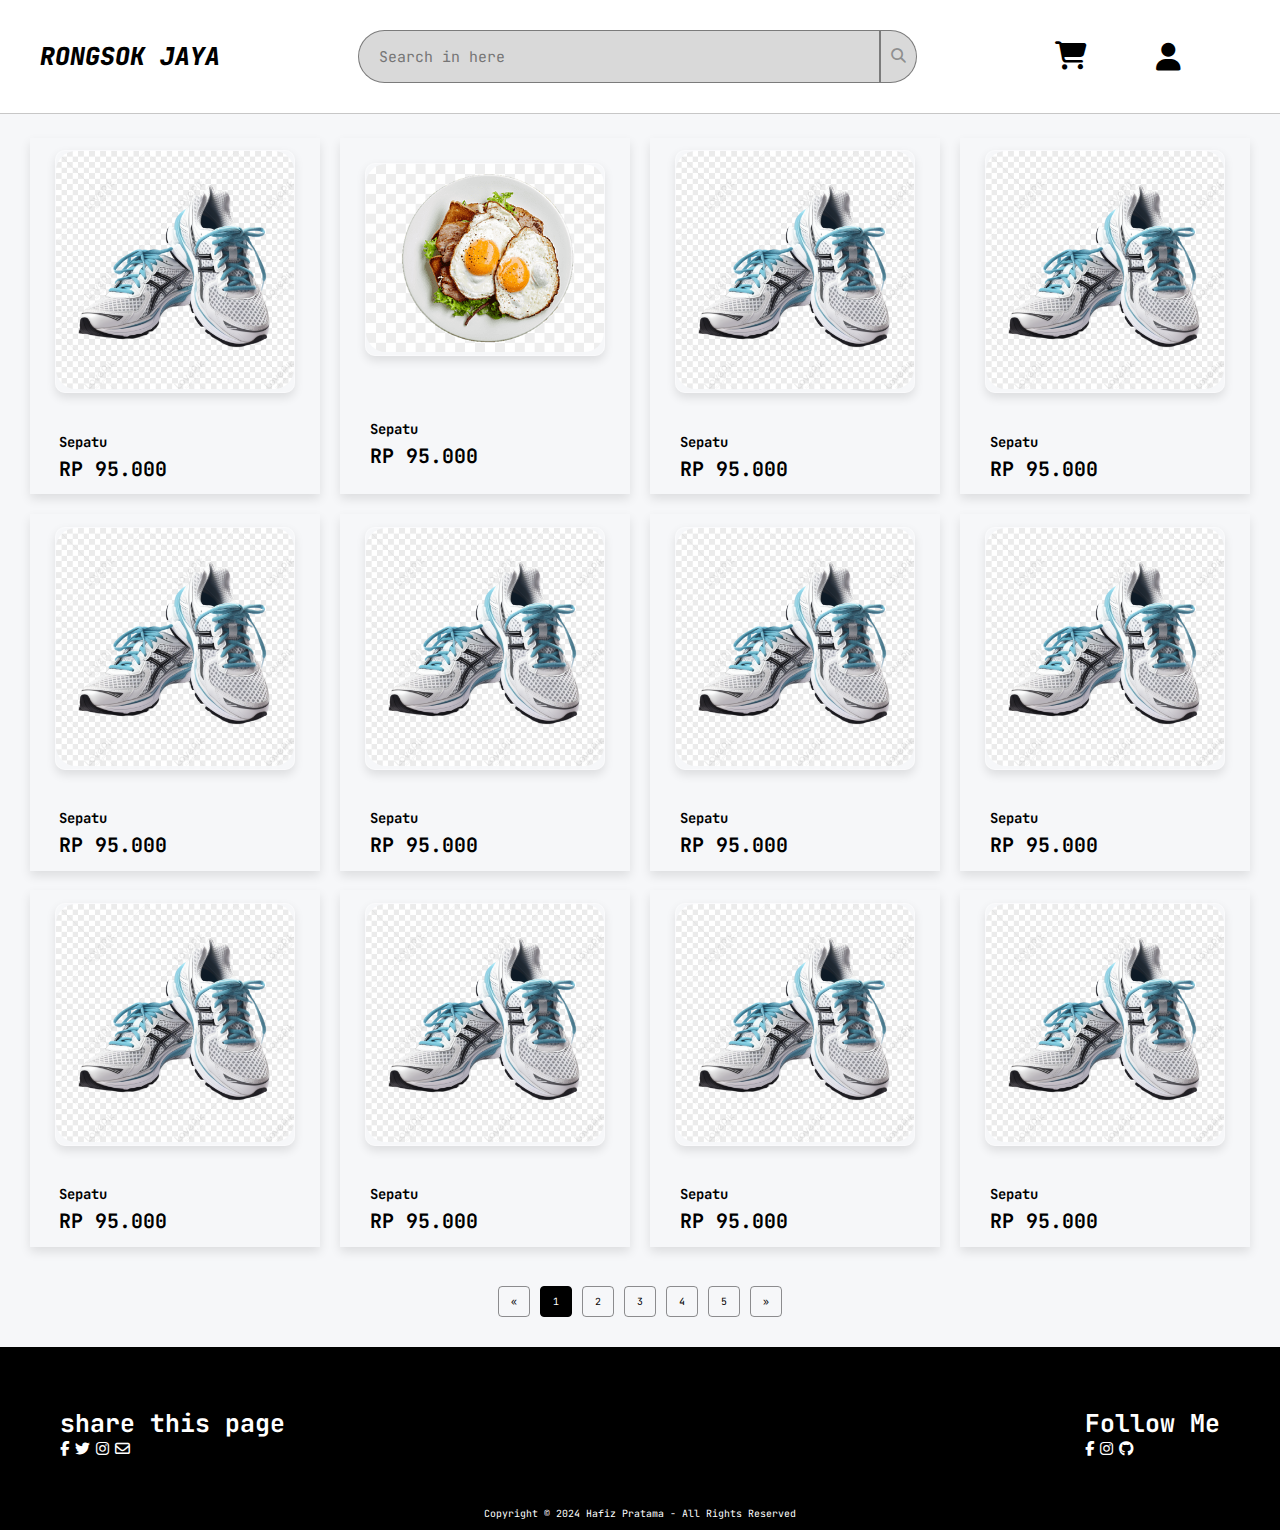
==== daftarproduk.html @ 9ded9ea8 "first commit" ====
<!DOCTYPE html>
<html lang="en">

<head>
    <meta charset="UTF-8">
    <meta name="viewport" content="width=device-width, initial-scale=1.0">
    <title>Document</title>


    <link rel="stylesheet" href="https://cdnjs.cloudflare.com/ajax/libs/font-awesome/6.4.0/css/all.min.css">

    <!-- link untuk css -->
    <link rel="stylesheet" href="style/style.css">


    <!-- link untuk javascript -->
    <Script src="script/daftarproduk.js" defer></Script>
</head>

<body>
    <div class="header">
        <div class="header-title loged">
            <h3>
                <a href="HalamanUtama.html">Rongsok Jaya</a>
            </h3>
        </div>

        <form action="" class="search-form loged">
            <input type="text" name="" class="search-bar" id="search-input" placeholder="Search in here">
            <span class="search-icon"><i class="fa-solid fa-magnifying-glass"></i></span>

            <div class="search-menu">
                <ul>
                    <li>
                        <div class="search-menu-produk">
                            <i class="fa-solid fa-magnifying-glass"></i>
                            <a href="daftarproduk.html"><p>Tembaga...</p></a>
                            <div id="hapus-search-ikon" class="fa-solid fa-x"></div>
                        </div>
                    </li>
                    <li>
                        <div class="search-menu-produk">
                            <i class="fa-solid fa-magnifying-glass"></i>
                            <a href="daftarproduk.html"><p>Besi...</p></a>
                            <div id="hapus-search-ikon" class="fa-solid fa-x"></div>
                        </div>
                    </li>
                    <li>
                        <div class="search-menu-produk">
                            <i class="fa-solid fa-magnifying-glass"></i>
                            <a href="daftarproduk.html"><p>Timah...</p></a>
                            <div id="hapus-search-ikon" class="fa-solid fa-x"></div>
                        </div>
                    </li>
                </ul>
            </div>
        </form>

        <div class="keranjang">
           <a href="Keranjang.html"><i class="fa-solid fa-cart-shopping"></i></a> 
        </div>
        <div class="profile">
            <a href="profile.html"><i class="fa-solid fa-user"></i></a>
        </div>

    </div>

    <div class="wrapper daftarproduk">
        <div class="subwrapper">
            <div class="containers-article">

                <div class="child-article">
                    <div class="thumbnail-wrapper">
                        <img src="asset/sepatu.png" alt="">
                    </div>
                    <div class="content-article">
                        <div class="category">
                            <h2 class="post-title">Sepatu</h2>
                        </div>
                        <div class="author">
                            <h1 class="name">RP 95.000</h1>
                        </div>
                    </div>
                </div>

                <div class="child-article">
                    <div class="thumbnail-wrapper">
                        <img src="asset/Makanan.png" alt="">
                    </div>
                    <div class="content-article">
                        <div class="category">
                            <h2 class="post-title">Sepatu</h2>
                        </div>
                        <div class="author">
                            <h1 class="name">RP 95.000</h1>
                        </div>
                    </div>
                </div>


                <div class="child-article">
                    <div class="thumbnail-wrapper">
                        <img src="asset/sepatu.png" alt="">
                    </div>
                    <div class="content-article">
                        <div class="category">
                            <h2 class="post-title">Sepatu</h2>
                        </div>
                        <div class="author">
                            <h1 class="name">RP 95.000</h1>
                        </div>
                    </div>
                </div>

                <div class="child-article">
                    <div class="thumbnail-wrapper">
                        <img src="asset/sepatu.png" alt="">
                    </div>
                    <div class="content-article">
                        <div class="category">
                            <h2 class="post-title">Sepatu</h2>
                        </div>
                        <div class="author">
                            <h1 class="name">RP 95.000</h1>
                        </div>
                    </div>
                </div>

                <div class="child-article">
                    <div class="thumbnail-wrapper">
                        <img src="asset/sepatu.png" alt="">
                    </div>
                    <div class="content-article">
                        <div class="category">
                            <h2 class="post-title">Sepatu</h2>
                        </div>
                        <div class="author">
                            <h1 class="name">RP 95.000</h1>
                        </div>
                    </div>
                </div>

                <div class="child-article">
                    <div class="thumbnail-wrapper">
                        <img src="asset/sepatu.png" alt="">
                    </div>
                    <div class="content-article">
                        <div class="category">
                            <h2 class="post-title">Sepatu</h2>
                        </div>
                        <div class="author">
                            <h1 class="name">RP 95.000</h1>
                        </div>
                    </div>
                </div>


                <div class="child-article">
                    <div class="thumbnail-wrapper">
                        <img src="asset/sepatu.png" alt="">
                    </div>
                    <div class="content-article">
                        <div class="category">
                            <h2 class="post-title">Sepatu</h2>
                        </div>
                        <div class="author">
                            <h1 class="name">RP 95.000</h1>
                        </div>
                    </div>
                </div>


                <div class="child-article">
                    <div class="thumbnail-wrapper">
                        <img src="asset/sepatu.png" alt="">
                    </div>
                    <div class="content-article">
                        <div class="category">
                            <h2 class="post-title">Sepatu</h2>
                        </div>
                        <div class="author">
                            <h1 class="name">RP 95.000</h1>
                        </div>
                    </div>
                </div>


                <div class="child-article">
                    <div class="thumbnail-wrapper">
                        <img src="asset/sepatu.png" alt="">
                    </div>
                    <div class="content-article">
                        <div class="category">
                            <h2 class="post-title">Sepatu</h2>
                        </div>
                        <div class="author">
                            <h1 class="name">RP 95.000</h1>
                        </div>
                    </div>
                </div>


                <div class="child-article">
                    <div class="thumbnail-wrapper">
                        <img src="asset/sepatu.png" alt="">
                    </div>
                    <div class="content-article">
                        <div class="category">
                            <h2 class="post-title">Sepatu</h2>
                        </div>
                        <div class="author">
                            <h1 class="name">RP 95.000</h1>
                        </div>
                    </div>
                </div>


                <div class="child-article">
                    <div class="thumbnail-wrapper">
                        <img src="asset/sepatu.png" alt="">
                    </div>
                    <div class="content-article">
                        <div class="category">
                            <h2 class="post-title">Sepatu</h2>
                        </div>
                        <div class="author">
                            <h1 class="name">RP 95.000</h1>
                        </div>
                    </div>
                </div>

                <div class="child-article">
                    <div class="thumbnail-wrapper">
                        <img src="asset/sepatu.png" alt="">
                    </div>
                    <div class="content-article">
                        <div class="category">
                            <h2 class="post-title">Sepatu</h2>
                        </div>
                        <div class="author">
                            <h1 class="name">RP 95.000</h1>
                        </div>
                    </div>
                </div>

            </div>
        </div>
    </div>


    <div class="wrapper">
        <div class="subwrapper">

            <div class="pagination-container">
                <ul class="pagination">
                    <li class="disabled"><a href="#">&laquo;</a></li>
                    <li class="active"><a href="#">1</a></li>
                    <li><a href="#">2</a></li>
                    <li><a href="#">3</a></li>
                    <li><a href="#">4</a></li>
                    <li><a href="#">5</a></li>
                    <li><a href="#">&raquo;</a></li>
                  </ul>
            </div>
        </div>
    </div>




    <div class="wrapper footer">
        <div class="sub-wrapper">
            <div class="footer-group2">
                <div class="sub-footer-group2">

                    <!-- menu list footer -->
                    <div class="container-footer">
                        <div class="child-footer">
                            <!-- content -->
                            <div class="content-footer">
                                <h1>share this page</h1>
                                <div class="icon-share">
                                    <a href="#" target="_blank"><i class="fa-brands fa-facebook-f"></i></a>
                                    <a href="#"> <i class="fa-brands fa-twitter"></i></a>
                                    <a href="#"> <i class="fa-brands fa-instagram"></i></a>
                                    <a href="#"> <i class="fa-regular fa-envelope"></i></a>
                                </div>
                            </div>
                        </div>
                        <div class="child-footer">
                            <!-- content -->
                            <div class="content-footer">
                                <h1>Follow Me</h1>
                                <div class="icon-share">
                                    <a href="https://web.facebook.com/tmp.alima" target="_blank"> <i
                                            class="fa-brands fa-facebook-f"></i></a>
                                    <a href="https://www.instagram.com/pertama_hafiz/" target="_blank"> <i
                                            class="fa-brands fa-instagram"></i></a>
                                    <a href="https://github.com/hafizprasejarah" target="_blank"> <i
                                            class="fa-brands fa-github"></i></a>
                                </div>
                            </div>
                        </div>
                    </div>
                    <!-- end of list -->
                </div>
            </div>
            <!-- copyright -->
            <div class="container-cprght">
                <div class="cprght">
                    <div class="cprght-menu">
                        <!-- <a class="logo-footer"><img src="img/_blank" alt=""></a> -->
                        <!-- <p class="border-copyright"></p> -->
                        <p>Copyright © 2024 Hafiz Pratama - All Rights Reserved</p>
                    </div>
                </div>
            </div>
        </div>
    </div>
    
   
</body>

</html>
---- style/style.css ----
@import url('https://fonts.googleapis.com/css2?family=JetBrains+Mono:ital,wght@0,100..800;1,100..800&display=swap');
@import url('https://fonts.googleapis.com/css2?family=Inter:ital,opsz,wght@0,14..32,100..900;1,14..32,100..900&display=swap');

:root {
    --selection: #5a95e375;
    --hitam-legam: #000000;
    --latar-belakang: #D9D9D9;
    --hitam: #444;
    --ungu: #A0B5FF;
    --hijau-status: #2FBD68;
    --merah-delete: #EA0016;
    --kuning-validasi: #FFB23C;
    --putih: #fff;
    --biru-btn: #3563E9;
    --biru-teks: #0022d6;
    --opsi-biru-btn: #62c2f6;
    --putih-bg: #f6f7f9;
    --scroll: rgba(255, 255, 255, 0.808);
    --kuning: #F4D160;
    --orange: #f39c12;
    --border: .1rem solid rgba(0, 0, 0, 0.432);
    --bold-border: .2rem solid rgba(0, 0, 0, 0.432);
    --box-shadow: 0 .5rem 1rem rgb(0, 0, 0, .1);
    --border--putih: .1rem solid rgba(255, 255, 255, 0.432);

}

* {
    font-family: "JetBrains Mono", serif;
    margin: 0;
    padding: 0;
    box-sizing: border-box;
    transition: all .2s linear;
}

html {
    font-size: 62%;
    overflow-x: hidden;
    scroll-padding-top: 5rem;
    scroll-behavior: smooth;
}


/* ===========================HEADER===============================

===========================HEADER=============================== */

.header {
    width: 100%;
    top: 0;
    padding: 3rem 3rem;
    display: flex;
    background: var(--putih);
    align-items: center;
    justify-content: space-between;
    border-bottom: 1px solid #00000038;
    position: fixed;
    z-index: 999;
    transition: top .3s ease;
}

.header.active {
    top: -100%;
}

.header-title {
    display: inline-flex;
    align-items: center;
}

.header-title h3 {
    font-style: italic;
    font-family: "Inter", serif;
    font-weight: 900;
    text-transform: uppercase;
    margin-left: 1rem;
    color: var(--hitam-legam);
    font-size: 2.5rem;

}

.header-title.loged h3 a {
    cursor: pointer;
    text-decoration: none;
    color: var(--hitam-legam);
}

.search-form {
    display: flex;
    max-width: 559px;
    max-height: 63px;
    align-items: center;
}

.search-bar {
    background-color: var(--latar-belakang);
    border: var(--border);
    outline: none;
    border-radius: 28px 0 0 28px;
    padding: .5rem;
    padding-left: 2rem;
    width: 559px;
    height: 53px;
    font-size: 1.5rem;
}

.search-icon {
    background-color: var(--latar-belakang);
    border-radius: 0 28px 28px 0;
    display: flex;
    align-items: center;
    border: var(--border);
    padding: 1rem;
    height: 53px;
}

.search-icon i {
    color: #00000058;
    font-size: 1.5rem;
}



.keranjang i, .profile i {
    color: var(--hitam-legam);
    cursor: pointer;
    font-size: 28px;
}

.profile {
    position: relative;
    right: 7rem;
    font-size: 28px;
}


.btn {
    color: var(--hitam-legam);
    background-color: var(--latar-belakang);
    font-size: 1.5rem;
    border-radius: 10rem;
    margin: 0rem .5rem;
    padding: 1rem 2.4rem;
    border: none;
    outline: solid 1.5px var(--hitam-legam);
    cursor: pointer;
}

.btn.masuk {
    color: var(--putih);
    background-color: var(--hitam-legam);
}




/* ===========================HEADER===============================

===========================HEADER=============================== */
.wrapper.slider {

    display: flex;
    padding: 10% 2rem 0 2rem;
    width: 100%;
    height: 100%;
    align-items: center;
    justify-content: center;
    background: var(--putih-bg);
}

.wrapper.daftarproduk {

    display: flex;
    padding: 10% 2rem 0 2rem;
    width: 100%;
    height: 100%;
    align-items: center;
    justify-content: center;
    background: var(--putih-bg);
}

.wrapper {

    display: flex;
    padding: 1rem 2rem;
    width: 100%;
    height: 100%;
    align-items: center;
    justify-content: center;
    background: var(--putih-bg);
}



.sub-wrapper {
    max-width: 1200px;
    width: 100%;
}

.title {
    color: var(--black);
    font-weight: bold;
    font-size: 2.1rem;
    margin: 1rem 0;
}

.kategori {
    border: 2px solid rgba(0, 0, 0, 0.373);
    border-radius: 20px;
    overflow-x: scroll;
    scroll-margin: 1rem;
    display: flex;
    align-items: center;
    justify-content: space-between;
    padding: 2rem;
}

.menukategori {
    margin: 0 1rem;
    display: flex;
    flex-direction: column;
    justify-content: space-between;
    align-items: center;
}

.menukategori p {
    background-color: var(--latar-belakang);
    border-radius: 10px;
    margin-bottom: 1rem;
    padding: .5rem 1rem;
    font-size: 1.4rem;
    font-weight: bold;
}

.menukategori .gambarkategori {
    width: 100px;
    height: 100px;
    object-fit: cover;
    object-position: center;
    display: flex;
    align-items: center;
    box-shadow: var(--box-shadow);
}

.menukategori .gambarkategori img {
    width: 100%;
}

.menukategori .footer {
    background-color: var(--hitam-legam);
    margin-top: 2rem;
    padding: .3rem;
    display: block;
    width: 100%;
    box-shadow: 0 -.5rem 1rem rgba(0, 0, 0, 0.171);

}

.produk {
    overflow-x: scroll;
    display: flex;
    align-items: center;
    justify-content: space-between;
}

.menuproduk {
    box-shadow: var(--box-shadow);
    margin: 0 1rem;
    display: flex;
    flex-direction: column;
    justify-content: space-between;
    align-items: center;
}

.menuproduk p {

    margin-top: 1rem;
    padding: .5rem 1rem;
    font-size: 1.4rem;
    font-weight: bold;
}



.containers-article {
    display: grid;
    grid-template-columns: repeat(4, 1fr);
    align-items: start;
    width: 100%;
    height: 100%;
    padding: 1rem;
    gap: 2rem;
}

.containers-article .child-article {
    box-shadow: var(--box-shadow);
    margin-bottom: 5rem;
    display: flex;
    flex-wrap: wrap;
    width: 100%;
    align-items: center;
    justify-content: center;
    height: 100%;
}

.containers-article .child-article .thumbnail-wrapper {
    overflow: hidden;
    margin: 0;
    object-position: center;
    border-radius: 1rem;
    box-shadow: var(--box-shadow);
    width: 240px;
    /* height: 60px; */
    border: var(--border--putih);
}



.child-article .thumbnail-wrapper img {
    width: 100%;
    border-radius: 1rem;
    overflow: hidden;
    object-fit: cover;
    border-radius: 20px;
}


.containers-article .child-article .content-article {
    display: flex;
    padding: 0 3rem;
    align-items: flex-start;
    flex-direction: column;
    width: 100%;
}

.thumbnail-wrapper:hover img {
    filter: saturate(0);
    transition: filter 500ms ease;
}

.post-title {
    margin-top: 1rem;
    padding: .5rem 0;
    font-size: 1.4rem;
    font-weight: bold;
}


.wrapper.footer {
    background-color: var(--hitam-legam);
    color: var(--putih);

}

.container-footer {
    padding: 5rem 2rem;
    width: 100%;
    justify-content: space-between;
    display: flex;
}

.content-footer h1 {
    font-size: 2.5rem;
}

.content-footer .icon-share a {
    font-size: 1.5rem;
    color: var(--putih);
    text-decoration: none;
}

.container-cprght {
    width: 100%;
    display: flex;
    justify-content: center;
}

.search-form.loged {

    position: relative;
}

.search-menu {
    position: absolute;
    display: none;
    padding: 4rem 3rem;
    width: 100%;
    top: 100%;
    height: 25rem;
    background: #ffffff;
    border-radius: 28px;
    box-shadow: var(--box-shadow);
    border: var(--border);
}

.search-menu.active {
    display: flex;
}

.search-menu ul {
    list-style-type: none;
    display: flex;
    flex-direction: column;
    width: 100%;
    text-decoration: none;
}

.search-menu ul li:hover {
    transition: none;
    background-color: #8a8a8a2b;
}

.search-menu ul .search-menu-produk {
    display: flex;
    margin: 1rem;
    justify-content: space-between;
    height: 20px;
    align-items: center;
    flex-direction: row;
}


.search-menu ul .search-menu-produk i {
    margin: 0 1rem;
    font-size: 1.8rem;
    color: #00000069;
}


.search-menu ul .search-menu-produk a {
    width: 100%;
    text-decoration: none;
    color: var(--hitam-legam);
    font-size: 1.4rem;
}
.search-menu ul .search-menu-produk p {
    font-size: 1.4rem;
}

.search-menu ul .search-menu-produk #hapus-search-ikon {
    cursor: pointer;
    font-size: 1.4rem;
    color: #00000069;
}


.pagination {
    display: flex;
    list-style: none;
    padding: 0;
    margin: 2rem;
  }

  .pagination li {
    margin: 0 5px;
  }

  .pagination a {
    display: inline-block;
    padding: 8px 12px;
    text-decoration: none;
    color: var(--hitam-legam);
    border: var(--bold-border);
    border-radius: 4px;
    transition: background-color 0.3s, color 0.3s;
  }

  .pagination a:hover {
    background-color: var(--hitam-legam);
    color: var(--putih);
  }

  .pagination .active a {
    background-color: var(--hitam-legam);
    color: var(--putih);
    border-color: var(--hitam-legam);
    cursor: default;
  }

  .pagination .disabled a {
    /* color: var(--putih); */
    /* border-color: var(--bold-border); */
    cursor: not-allowed;
  }
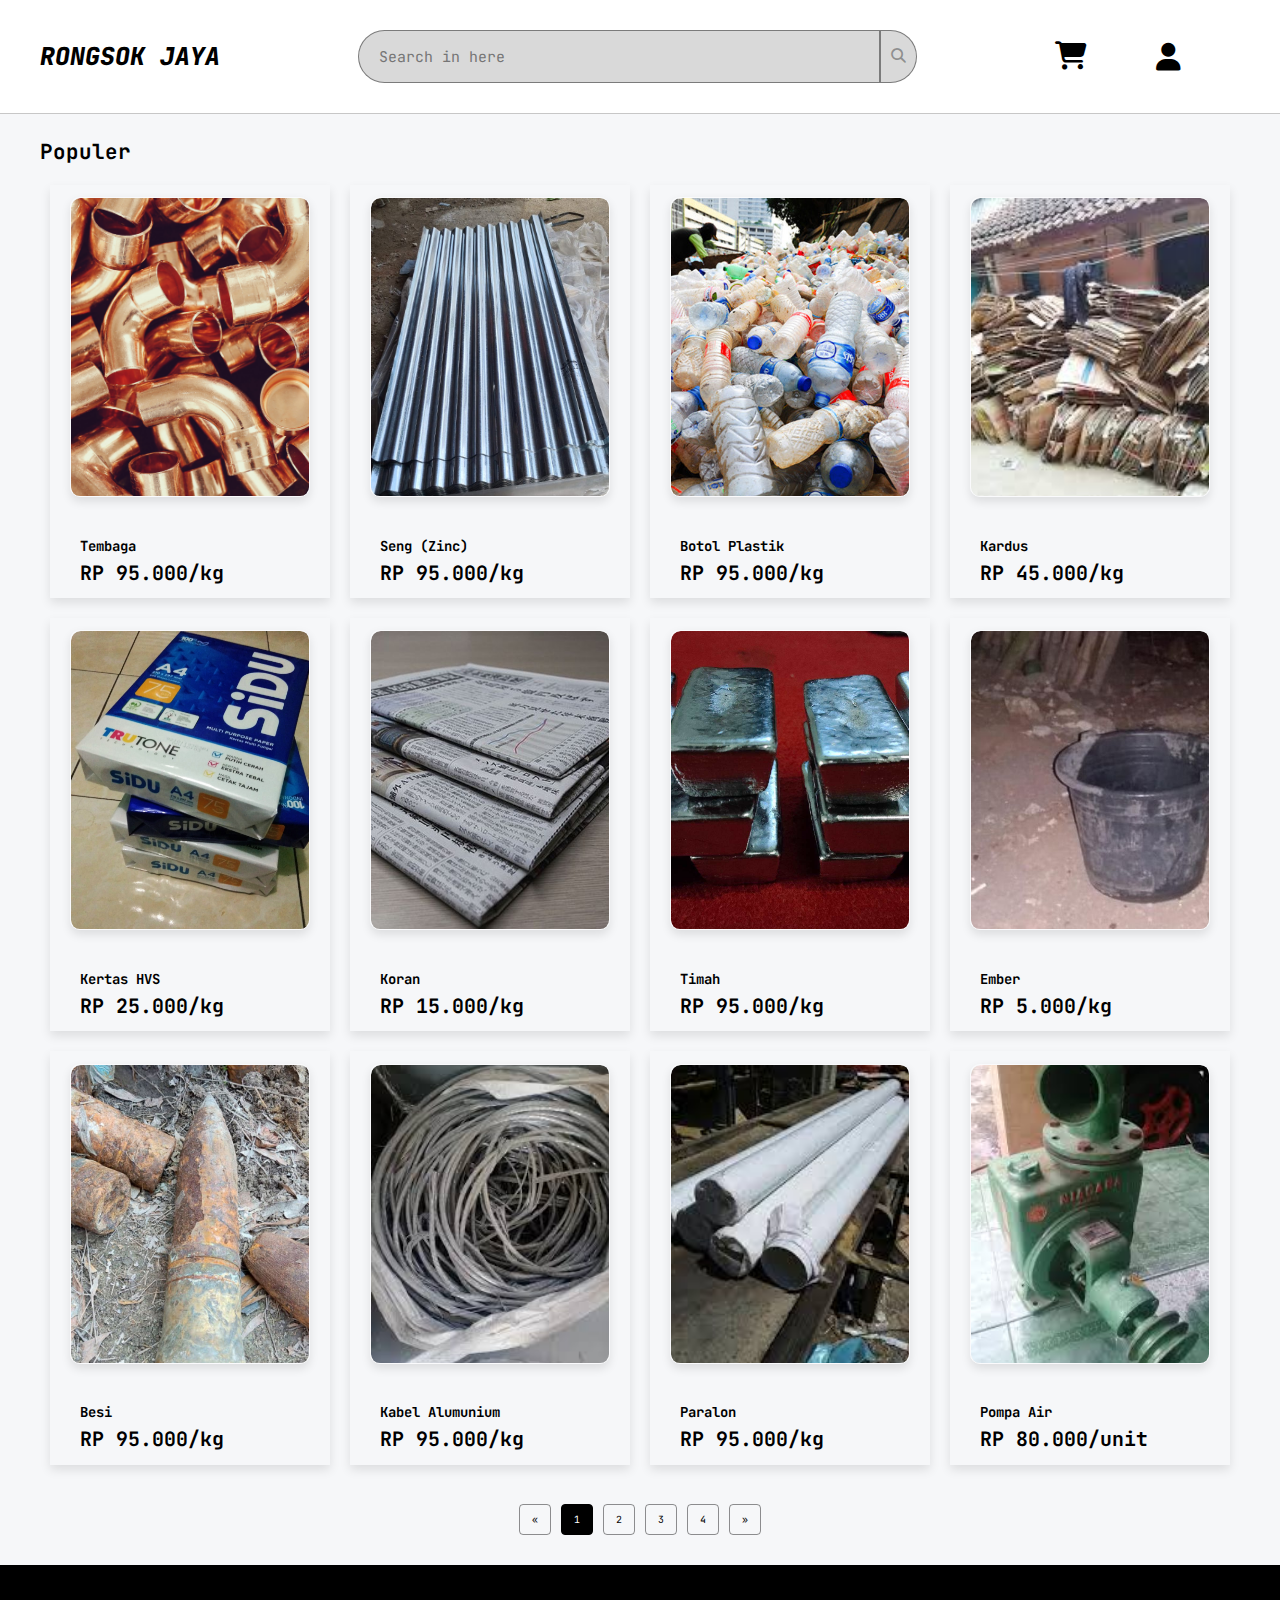
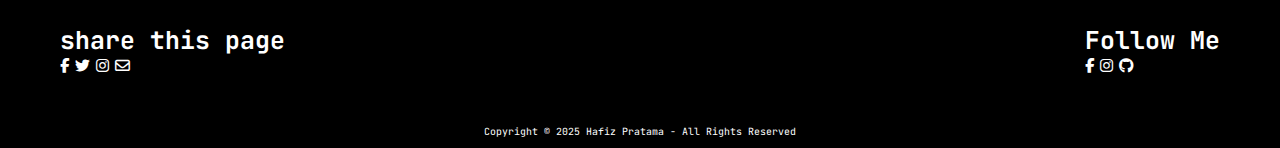
==== commit 8ff0a3da: "pembaharuan" ====
--- a/daftarproduk.html
+++ b/daftarproduk.html
@@ -4,7 +4,7 @@
 <head>
     <meta charset="UTF-8">
     <meta name="viewport" content="width=device-width, initial-scale=1.0">
-    <title>Document</title>
+    <title>Daftar Produk</title>
 
 
     <link rel="stylesheet" href="https://cdnjs.cloudflare.com/ajax/libs/font-awesome/6.4.0/css/all.min.css">
@@ -66,190 +66,192 @@
     </div>
 
     <div class="wrapper daftarproduk">
-        <div class="subwrapper">
+        <div class="sub-wrapper">
+            <p class="title">Populer</p>
             <div class="containers-article">
 
-                <div class="child-article">
-                    <div class="thumbnail-wrapper">
-                        <img src="asset/sepatu.png" alt="">
-                    </div>
-                    <div class="content-article">
-                        <div class="category">
-                            <h2 class="post-title">Sepatu</h2>
-                        </div>
-                        <div class="author">
-                            <h1 class="name">RP 95.000</h1>
-                        </div>
-                    </div>
+                    <div class="child-article" onclick="detail()">
+                        <div class="thumbnail-wrapper">
+                            <img src="asset/Tembaga.jpg" alt="">
+                        </div>
+                        <div class="content-article">
+                            <div class="category">
+                                <h2 class="post-title">Tembaga</h2>
+                            </div>
+                            <div class="author">
+                                <h1 class="name">RP 95.000/kg</h1>
+                            </div>
+                        </div>
+                    </div>
+
+                    <div class="child-article" onclick="detail()">
+                        <div class="thumbnail-wrapper">
+                            <img src="asset/Seng.jpg" alt="">
+                        </div>
+                        <div class="content-article">
+                            <div class="category">
+                                <h2 class="post-title">Seng (Zinc)</h2>
+                            </div>
+                            <div class="author">
+                                <h1 class="name">RP 95.000/kg</h1>
+                            </div>
+                        </div>
+                    </div>
+
+
+                    <div class="child-article" onclick="detail()">
+                        <div class="thumbnail-wrapper">
+                            <img src="asset/Botol Sampah.jpg" alt="">
+                        </div>
+                        <div class="content-article">
+                            <div class="category">
+                                <h2 class="post-title">Botol Plastik</h2>
+                            </div>
+                            <div class="author">
+                                <h1 class="name">RP 95.000/kg</h1>
+                            </div>
+                        </div>
+                    </div>
+
+                    <div class="child-article" onclick="detail()">
+                        <div class="thumbnail-wrapper">
+                            <img src="asset/Kardus.jpg" alt="">
+                        </div>
+                        <div class="content-article">
+                            <div class="category">
+                                <h2 class="post-title">Kardus</h2>
+                            </div>
+                            <div class="author">
+                                <h1 class="name">RP 45.000/kg</h1>
+                            </div>
+                        </div>
+                    </div>
+
+                    <div class="child-article" onclick="detail()">
+                        <div class="thumbnail-wrapper">
+                            <img src="asset/kertas-hvs.jpg" alt="">
+                        </div>
+                        <div class="content-article">
+                            <div class="category">
+                                <h2 class="post-title">Kertas HVS</h2>
+                            </div>
+                            <div class="author">
+                                <h1 class="name">RP 25.000/kg</h1>
+                            </div>
+                        </div>
+                    </div>
+
+                    <div class="child-article" onclick="detail()">
+                        <div class="thumbnail-wrapper">
+                            <img src="asset/koran.jpg" alt="">
+                        </div>
+                        <div class="content-article">
+                            <div class="category">
+                                <h2 class="post-title">Koran</h2>
+                            </div>
+                            <div class="author">
+                                <h1 class="name">RP 15.000/kg</h1>
+                            </div>
+                        </div>
+                    </div> 
+
+                    
+                    <div class="child-article" onclick="detail()">
+                        <div class="thumbnail-wrapper">
+                            <img src="asset/timah.jpg" alt="">
+                        </div>
+                        <div class="content-article">
+                            <div class="category">
+                                <h2 class="post-title">Timah</h2>
+                            </div>
+                            <div class="author">
+                                <h1 class="name">RP 95.000/kg</h1>
+                            </div>
+                        </div>
+                    </div>
+
+                    
+                    <div class="child-article" onclick="detail()"> 
+                        <div class="thumbnail-wrapper">
+                            <img src="asset/Ember.jpg" alt="">
+                        </div>
+                        <div class="content-article">
+                            <div class="category">
+                                <h2 class="post-title">Ember</h2>
+                            </div>
+                            <div class="author">
+                                <h1 class="name">RP 5.000/kg</h1>
+                            </div>
+                        </div>
+                    </div>
+
+                    
+                    <div class="child-article" onclick="detail()">
+                        <div class="thumbnail-wrapper">
+                            <img src="asset/besitua.jpeg" alt="">
+                        </div>
+                        <div class="content-article">
+                            <div class="category">
+                                <h2 class="post-title">Besi</h2>
+                            </div>
+                            <div class="author">
+                                <h1 class="name">RP 95.000/kg</h1>
+                            </div>
+                        </div>
+                    </div>
+
+                    
+                    <div class="child-article" onclick="detail()">
+                        <div class="thumbnail-wrapper">
+                            <img src="asset/nium.jpg" alt="">
+                        </div>
+                        <div class="content-article">
+                            <div class="category">
+                                <h2 class="post-title">Kabel Alumunium</h2>
+                            </div>
+                            <div class="author">
+                                <h1 class="name">RP 95.000/kg</h1>
+                            </div>
+                        </div>
+                    </div>
+
+                    
+                    <div class="child-article" onclick="detail()">
+                        <div class="thumbnail-wrapper">
+                            <img src="asset/paralon.jpg" alt="">
+                        </div>
+                        <div class="content-article">
+                            <div class="category">
+                                <h2 class="post-title">Paralon</h2>
+                            </div>
+                            <div class="author">
+                                <h1 class="name">RP 95.000/kg</h1>
+                            </div>
+                        </div>
+                    </div>
+                    
+                    <div class="child-article" onclick="detail()">
+                        <div class="thumbnail-wrapper">
+                            <img src="asset/Pompa Air.jpg" alt="">
+                        </div>
+                        <div class="content-article">
+                            <div class="category">
+                                <h2 class="post-title">Pompa Air</h2>
+                            </div>
+                            <div class="author">
+                                <h1 class="name">RP 80.000/unit</h1>
+                            </div>
+                        </div>
+                    </div>
+
                 </div>
-
-                <div class="child-article">
-                    <div class="thumbnail-wrapper">
-                        <img src="asset/Makanan.png" alt="">
-                    </div>
-                    <div class="content-article">
-                        <div class="category">
-                            <h2 class="post-title">Sepatu</h2>
-                        </div>
-                        <div class="author">
-                            <h1 class="name">RP 95.000</h1>
-                        </div>
-                    </div>
-                </div>
-
-
-                <div class="child-article">
-                    <div class="thumbnail-wrapper">
-                        <img src="asset/sepatu.png" alt="">
-                    </div>
-                    <div class="content-article">
-                        <div class="category">
-                            <h2 class="post-title">Sepatu</h2>
-                        </div>
-                        <div class="author">
-                            <h1 class="name">RP 95.000</h1>
-                        </div>
-                    </div>
-                </div>
-
-                <div class="child-article">
-                    <div class="thumbnail-wrapper">
-                        <img src="asset/sepatu.png" alt="">
-                    </div>
-                    <div class="content-article">
-                        <div class="category">
-                            <h2 class="post-title">Sepatu</h2>
-                        </div>
-                        <div class="author">
-                            <h1 class="name">RP 95.000</h1>
-                        </div>
-                    </div>
-                </div>
-
-                <div class="child-article">
-                    <div class="thumbnail-wrapper">
-                        <img src="asset/sepatu.png" alt="">
-                    </div>
-                    <div class="content-article">
-                        <div class="category">
-                            <h2 class="post-title">Sepatu</h2>
-                        </div>
-                        <div class="author">
-                            <h1 class="name">RP 95.000</h1>
-                        </div>
-                    </div>
-                </div>
-
-                <div class="child-article">
-                    <div class="thumbnail-wrapper">
-                        <img src="asset/sepatu.png" alt="">
-                    </div>
-                    <div class="content-article">
-                        <div class="category">
-                            <h2 class="post-title">Sepatu</h2>
-                        </div>
-                        <div class="author">
-                            <h1 class="name">RP 95.000</h1>
-                        </div>
-                    </div>
-                </div>
-
-
-                <div class="child-article">
-                    <div class="thumbnail-wrapper">
-                        <img src="asset/sepatu.png" alt="">
-                    </div>
-                    <div class="content-article">
-                        <div class="category">
-                            <h2 class="post-title">Sepatu</h2>
-                        </div>
-                        <div class="author">
-                            <h1 class="name">RP 95.000</h1>
-                        </div>
-                    </div>
-                </div>
-
-
-                <div class="child-article">
-                    <div class="thumbnail-wrapper">
-                        <img src="asset/sepatu.png" alt="">
-                    </div>
-                    <div class="content-article">
-                        <div class="category">
-                            <h2 class="post-title">Sepatu</h2>
-                        </div>
-                        <div class="author">
-                            <h1 class="name">RP 95.000</h1>
-                        </div>
-                    </div>
-                </div>
-
-
-                <div class="child-article">
-                    <div class="thumbnail-wrapper">
-                        <img src="asset/sepatu.png" alt="">
-                    </div>
-                    <div class="content-article">
-                        <div class="category">
-                            <h2 class="post-title">Sepatu</h2>
-                        </div>
-                        <div class="author">
-                            <h1 class="name">RP 95.000</h1>
-                        </div>
-                    </div>
-                </div>
-
-
-                <div class="child-article">
-                    <div class="thumbnail-wrapper">
-                        <img src="asset/sepatu.png" alt="">
-                    </div>
-                    <div class="content-article">
-                        <div class="category">
-                            <h2 class="post-title">Sepatu</h2>
-                        </div>
-                        <div class="author">
-                            <h1 class="name">RP 95.000</h1>
-                        </div>
-                    </div>
-                </div>
-
-
-                <div class="child-article">
-                    <div class="thumbnail-wrapper">
-                        <img src="asset/sepatu.png" alt="">
-                    </div>
-                    <div class="content-article">
-                        <div class="category">
-                            <h2 class="post-title">Sepatu</h2>
-                        </div>
-                        <div class="author">
-                            <h1 class="name">RP 95.000</h1>
-                        </div>
-                    </div>
-                </div>
-
-                <div class="child-article">
-                    <div class="thumbnail-wrapper">
-                        <img src="asset/sepatu.png" alt="">
-                    </div>
-                    <div class="content-article">
-                        <div class="category">
-                            <h2 class="post-title">Sepatu</h2>
-                        </div>
-                        <div class="author">
-                            <h1 class="name">RP 95.000</h1>
-                        </div>
-                    </div>
-                </div>
-
-            </div>
         </div>
     </div>
 
 
+
     <div class="wrapper">
-        <div class="subwrapper">
+        <div class="sub-wrapper">
 
             <div class="pagination-container">
                 <ul class="pagination">
@@ -258,7 +260,6 @@
                     <li><a href="#">2</a></li>
                     <li><a href="#">3</a></li>
                     <li><a href="#">4</a></li>
-                    <li><a href="#">5</a></li>
                     <li><a href="#">&raquo;</a></li>
                   </ul>
             </div>
@@ -311,7 +312,7 @@
                     <div class="cprght-menu">
                         <!-- <a class="logo-footer"><img src="img/_blank" alt=""></a> -->
                         <!-- <p class="border-copyright"></p> -->
-                        <p>Copyright © 2024 Hafiz Pratama - All Rights Reserved</p>
+                        <p>Copyright © 2025 Hafiz Pratama - All Rights Reserved</p>
                     </div>
                 </div>
             </div>
--- a/style/style.css
+++ b/style/style.css
@@ -121,7 +121,8 @@
 
 
 
-.keranjang i, .profile i {
+.keranjang i,
+.profile i {
     color: var(--hitam-legam);
     cursor: pointer;
     font-size: 28px;
@@ -179,6 +180,8 @@
     background: var(--putih-bg);
 }
 
+
+
 .wrapper {
 
     display: flex;
@@ -239,10 +242,10 @@
     object-position: center;
     display: flex;
     align-items: center;
-    box-shadow: var(--box-shadow);
 }
 
 .menukategori .gambarkategori img {
+    cursor: pointer;
     width: 100%;
 }
 
@@ -264,12 +267,30 @@
 }
 
 .menuproduk {
+    cursor: pointer;
     box-shadow: var(--box-shadow);
     margin: 0 1rem;
     display: flex;
     flex-direction: column;
     justify-content: space-between;
     align-items: center;
+}
+
+.menuproduk .menuproduk-img-container {
+    width: 225px;
+    height: 255px;
+    border-radius: 1rem;
+    cursor: pointer;
+}
+
+.menuproduk .menuproduk-img-container img {
+    width: 225px;
+    height: 255px;
+    cursor: pointer;
+    object-position: center;
+    border-radius: 1rem;
+    overflow: hidden;
+    object-fit: cover;
 }
 
 .menuproduk p {
@@ -293,6 +314,7 @@
 }
 
 .containers-article .child-article {
+    cursor: pointer;
     box-shadow: var(--box-shadow);
     margin-bottom: 5rem;
     display: flex;
@@ -309,19 +331,23 @@
     object-position: center;
     border-radius: 1rem;
     box-shadow: var(--box-shadow);
+    max-width: 240px;
     width: 240px;
-    /* height: 60px; */
+    overflow: hidden;
+    max-height: 300px;
+    height: 300px;
     border: var(--border--putih);
 }
 
 
 
 .child-article .thumbnail-wrapper img {
-    width: 100%;
+    height: 300px;
+    width: 240px;
+    object-position: center;
     border-radius: 1rem;
     overflow: hidden;
     object-fit: cover;
-    border-radius: 20px;
 }
 
 
@@ -433,6 +459,7 @@
     color: var(--hitam-legam);
     font-size: 1.4rem;
 }
+
 .search-menu ul .search-menu-produk p {
     font-size: 1.4rem;
 }
@@ -449,13 +476,14 @@
     list-style: none;
     padding: 0;
     margin: 2rem;
-  }
-
-  .pagination li {
+    justify-content: center;
+}
+
+.pagination li {
     margin: 0 5px;
-  }
-
-  .pagination a {
+}
+
+.pagination a {
     display: inline-block;
     padding: 8px 12px;
     text-decoration: none;
@@ -463,22 +491,188 @@
     border: var(--bold-border);
     border-radius: 4px;
     transition: background-color 0.3s, color 0.3s;
-  }
-
-  .pagination a:hover {
+}
+
+.pagination a:hover {
     background-color: var(--hitam-legam);
     color: var(--putih);
-  }
-
-  .pagination .active a {
+}
+
+.pagination .active a {
     background-color: var(--hitam-legam);
     color: var(--putih);
     border-color: var(--hitam-legam);
     cursor: default;
-  }
-
-  .pagination .disabled a {
+}
+
+.pagination .disabled a {
     /* color: var(--putih); */
     /* border-color: var(--bold-border); */
     cursor: not-allowed;
-  }+}
+
+
+
+@media(max-width:991px) {
+    html {
+        font-size: 55%;
+
+    }
+
+    .wrapper-carousel i:last-child {}
+
+    .header {
+        padding: 2rem 2rem;
+        position: relative;
+    }
+
+    .header-title h3 {
+        font-size: 1rem;
+    }
+
+    .search-bar {
+        width: 100%;
+        height: 43px;
+    }
+
+    .search-icon {
+        height: 43px;
+    }
+
+    .btn-group {
+        display: flex;
+        align-items: center;
+        justify-content: center;
+        background-color: var(--putih);
+        padding: 1rem 0;
+        position: absolute;
+        left: 0;
+        right: 0;
+        bottom: -30%;
+    }
+
+    .btn {
+        font-size: 1.2rem;
+        border-radius: 10rem;
+        margin: 0rem .5rem;
+        padding: .5rem 2rem;
+
+    }
+
+
+
+    .containers-article {
+
+        grid-template-columns: repeat(3, 1fr);
+        padding: 0;
+
+    }
+}
+
+
+@media(max-width:768px) {
+    html {
+        font-size: 53%;
+
+    }
+
+    .header {
+        padding: 1.5rem 1.5rem;
+    }
+
+    .btn-group {
+        bottom: -50%;
+    }
+
+    .profile {
+        font-size: 18px;
+        right: 0;
+    }
+
+    .keranjang i,
+    .profile i {
+        font-size: 18px;
+    }
+
+    .containers-article {
+
+        grid-template-columns: repeat(1, 1fr);
+
+    }
+
+
+
+
+
+}
+
+
+@media(max-width:450px) {
+    html {
+        font-size: 50%;
+
+    }
+
+    .header {
+        padding: 1rem 1rem;
+    }
+
+    .search-form {
+        margin: 1rem;
+    }
+
+    .search-bar {
+        width: 100%;
+        height: 23px;
+        font-size: 1rem;
+    }
+
+    .search-icon {
+        height: 23px;
+    }
+
+    .search-icon i {
+        font-size: 1rem;
+
+    }
+
+    .btn-group {
+        bottom: -55%;
+    }
+
+    .btn {
+        font-size: 1rem;
+        border-radius: 10rem;
+        margin: 0rem .5rem;
+        padding: .3rem 1rem;
+
+    }
+
+    .profile {
+        font-size: 14px;
+        right: 0;
+    }
+
+    .keranjang i,
+    .profile i {
+        font-size: 14px;
+        margin-right: 1rem;
+    }
+
+    /* header */
+    .containers-article {
+
+        grid-template-columns: repeat(1, 1fr);
+
+    }
+
+    .container-footer {
+        flex-direction: column;
+    }
+
+    .child-footer {
+        margin-top: 1rem;
+    }
+
+
+}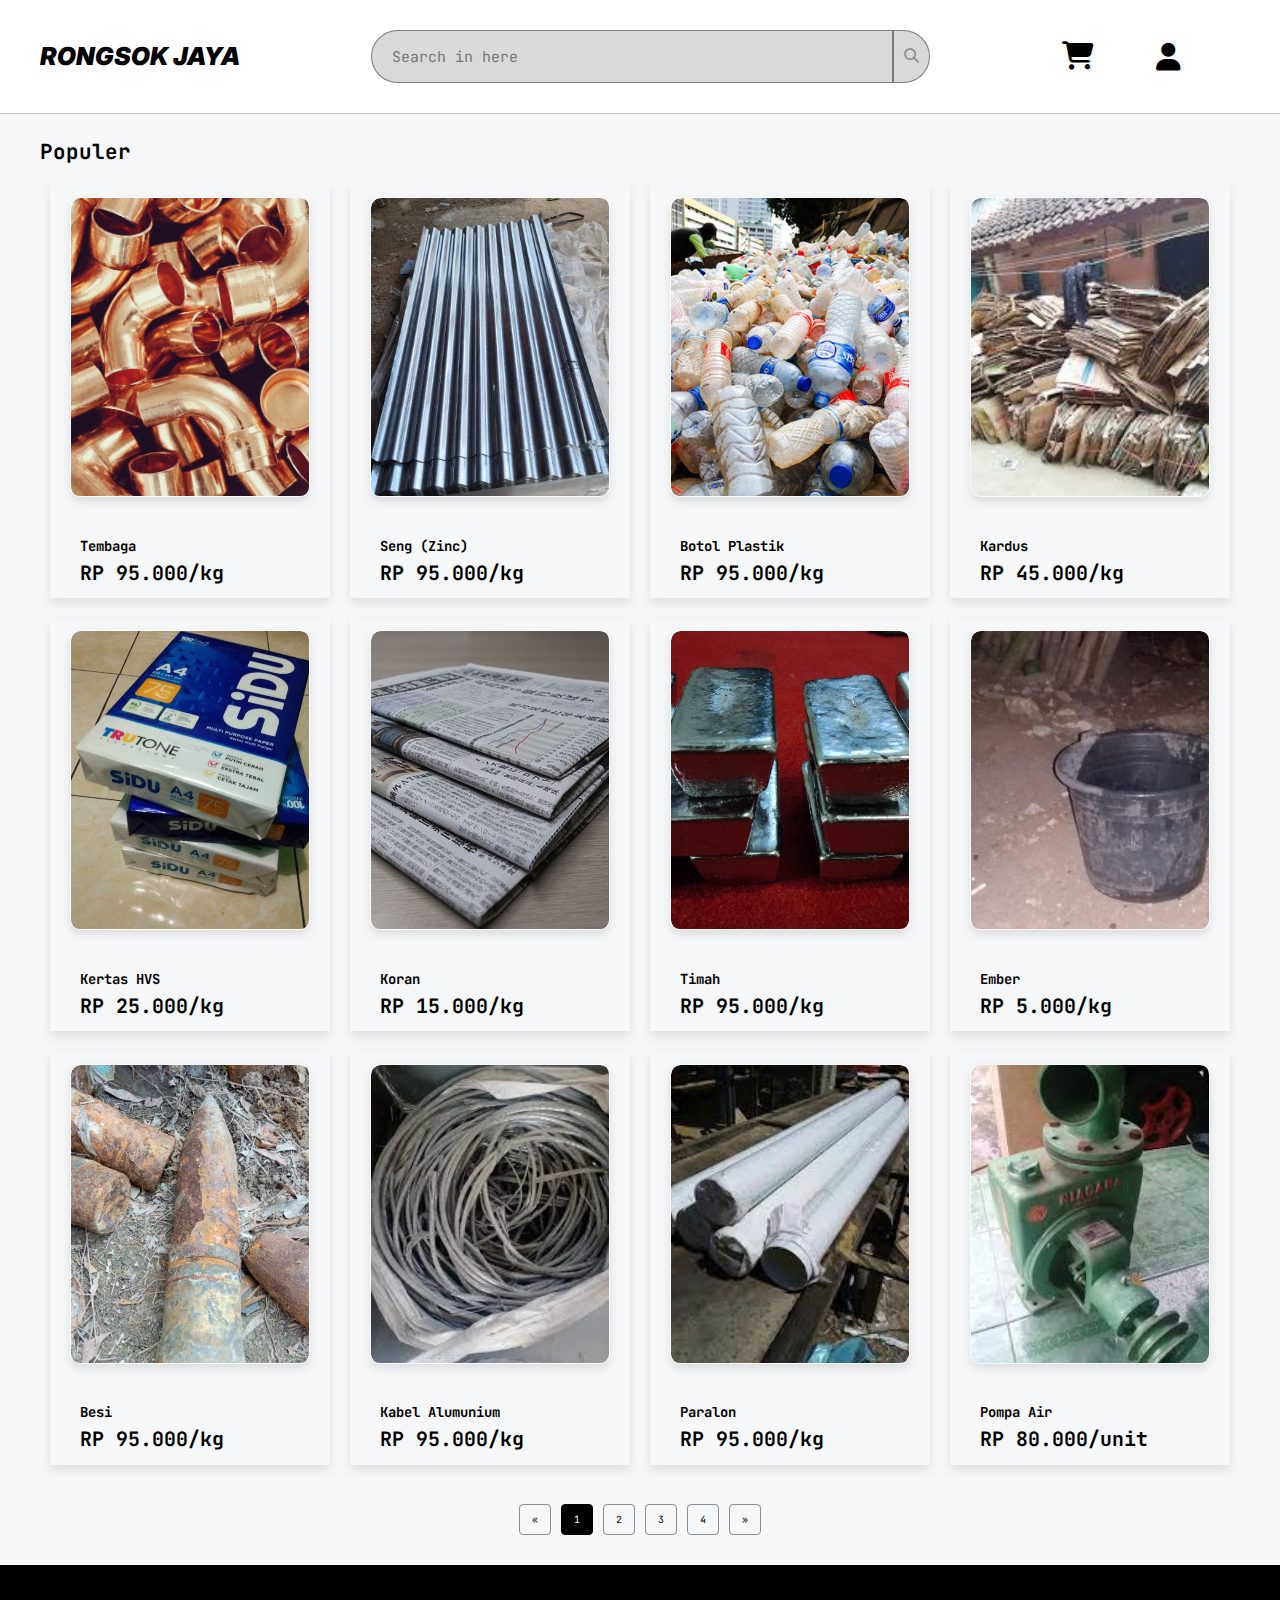
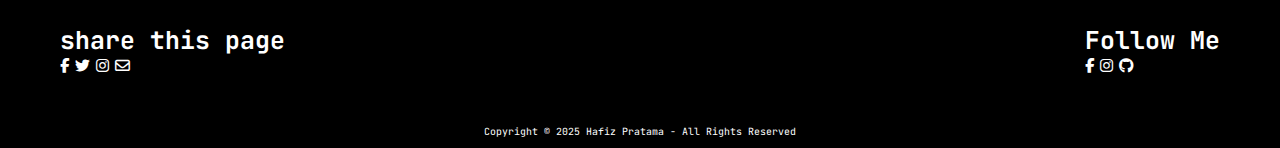
==== commit 89cad683: "perbaruan tampilan" ====
--- a/daftarproduk.html
+++ b/daftarproduk.html
@@ -20,9 +20,11 @@
 <body>
     <div class="header">
         <div class="header-title loged">
-            <h3>
-                <a href="HalamanUtama.html">Rongsok Jaya</a>
-            </h3>
+            <a href="HalamanUtama.html">
+                <h3>
+                    Rongsok Jaya
+                </h3>
+            </a>
         </div>
 
         <form action="" class="search-form loged">
@@ -34,21 +36,27 @@
                     <li>
                         <div class="search-menu-produk">
                             <i class="fa-solid fa-magnifying-glass"></i>
-                            <a href="daftarproduk.html"><p>Tembaga...</p></a>
+                            <a href="daftarproduk.html">
+                                <p>Tembaga...</p>
+                            </a>
                             <div id="hapus-search-ikon" class="fa-solid fa-x"></div>
                         </div>
                     </li>
                     <li>
                         <div class="search-menu-produk">
                             <i class="fa-solid fa-magnifying-glass"></i>
-                            <a href="daftarproduk.html"><p>Besi...</p></a>
+                            <a href="daftarproduk.html">
+                                <p>Besi...</p>
+                            </a>
                             <div id="hapus-search-ikon" class="fa-solid fa-x"></div>
                         </div>
                     </li>
                     <li>
                         <div class="search-menu-produk">
                             <i class="fa-solid fa-magnifying-glass"></i>
-                            <a href="daftarproduk.html"><p>Timah...</p></a>
+                            <a href="daftarproduk.html">
+                                <p>Timah...</p>
+                            </a>
                             <div id="hapus-search-ikon" class="fa-solid fa-x"></div>
                         </div>
                     </li>
@@ -57,7 +65,7 @@
         </form>
 
         <div class="keranjang">
-           <a href="Keranjang.html"><i class="fa-solid fa-cart-shopping"></i></a> 
+            <a href="Keranjang.html"><i class="fa-solid fa-cart-shopping"></i></a>
         </div>
         <div class="profile">
             <a href="profile.html"><i class="fa-solid fa-user"></i></a>
@@ -70,181 +78,181 @@
             <p class="title">Populer</p>
             <div class="containers-article">
 
-                    <div class="child-article" onclick="detail()">
-                        <div class="thumbnail-wrapper">
-                            <img src="asset/Tembaga.jpg" alt="">
-                        </div>
-                        <div class="content-article">
-                            <div class="category">
-                                <h2 class="post-title">Tembaga</h2>
-                            </div>
-                            <div class="author">
-                                <h1 class="name">RP 95.000/kg</h1>
-                            </div>
-                        </div>
-                    </div>
-
-                    <div class="child-article" onclick="detail()">
-                        <div class="thumbnail-wrapper">
-                            <img src="asset/Seng.jpg" alt="">
-                        </div>
-                        <div class="content-article">
-                            <div class="category">
-                                <h2 class="post-title">Seng (Zinc)</h2>
-                            </div>
-                            <div class="author">
-                                <h1 class="name">RP 95.000/kg</h1>
-                            </div>
-                        </div>
-                    </div>
-
-
-                    <div class="child-article" onclick="detail()">
-                        <div class="thumbnail-wrapper">
-                            <img src="asset/Botol Sampah.jpg" alt="">
-                        </div>
-                        <div class="content-article">
-                            <div class="category">
-                                <h2 class="post-title">Botol Plastik</h2>
-                            </div>
-                            <div class="author">
-                                <h1 class="name">RP 95.000/kg</h1>
-                            </div>
-                        </div>
-                    </div>
-
-                    <div class="child-article" onclick="detail()">
-                        <div class="thumbnail-wrapper">
-                            <img src="asset/Kardus.jpg" alt="">
-                        </div>
-                        <div class="content-article">
-                            <div class="category">
-                                <h2 class="post-title">Kardus</h2>
-                            </div>
-                            <div class="author">
-                                <h1 class="name">RP 45.000/kg</h1>
-                            </div>
-                        </div>
-                    </div>
-
-                    <div class="child-article" onclick="detail()">
-                        <div class="thumbnail-wrapper">
-                            <img src="asset/kertas-hvs.jpg" alt="">
-                        </div>
-                        <div class="content-article">
-                            <div class="category">
-                                <h2 class="post-title">Kertas HVS</h2>
-                            </div>
-                            <div class="author">
-                                <h1 class="name">RP 25.000/kg</h1>
-                            </div>
-                        </div>
-                    </div>
-
-                    <div class="child-article" onclick="detail()">
-                        <div class="thumbnail-wrapper">
-                            <img src="asset/koran.jpg" alt="">
-                        </div>
-                        <div class="content-article">
-                            <div class="category">
-                                <h2 class="post-title">Koran</h2>
-                            </div>
-                            <div class="author">
-                                <h1 class="name">RP 15.000/kg</h1>
-                            </div>
-                        </div>
-                    </div> 
-
-                    
-                    <div class="child-article" onclick="detail()">
-                        <div class="thumbnail-wrapper">
-                            <img src="asset/timah.jpg" alt="">
-                        </div>
-                        <div class="content-article">
-                            <div class="category">
-                                <h2 class="post-title">Timah</h2>
-                            </div>
-                            <div class="author">
-                                <h1 class="name">RP 95.000/kg</h1>
-                            </div>
-                        </div>
-                    </div>
-
-                    
-                    <div class="child-article" onclick="detail()"> 
-                        <div class="thumbnail-wrapper">
-                            <img src="asset/Ember.jpg" alt="">
-                        </div>
-                        <div class="content-article">
-                            <div class="category">
-                                <h2 class="post-title">Ember</h2>
-                            </div>
-                            <div class="author">
-                                <h1 class="name">RP 5.000/kg</h1>
-                            </div>
-                        </div>
-                    </div>
-
-                    
-                    <div class="child-article" onclick="detail()">
-                        <div class="thumbnail-wrapper">
-                            <img src="asset/besitua.jpeg" alt="">
-                        </div>
-                        <div class="content-article">
-                            <div class="category">
-                                <h2 class="post-title">Besi</h2>
-                            </div>
-                            <div class="author">
-                                <h1 class="name">RP 95.000/kg</h1>
-                            </div>
-                        </div>
-                    </div>
-
-                    
-                    <div class="child-article" onclick="detail()">
-                        <div class="thumbnail-wrapper">
-                            <img src="asset/nium.jpg" alt="">
-                        </div>
-                        <div class="content-article">
-                            <div class="category">
-                                <h2 class="post-title">Kabel Alumunium</h2>
-                            </div>
-                            <div class="author">
-                                <h1 class="name">RP 95.000/kg</h1>
-                            </div>
-                        </div>
-                    </div>
-
-                    
-                    <div class="child-article" onclick="detail()">
-                        <div class="thumbnail-wrapper">
-                            <img src="asset/paralon.jpg" alt="">
-                        </div>
-                        <div class="content-article">
-                            <div class="category">
-                                <h2 class="post-title">Paralon</h2>
-                            </div>
-                            <div class="author">
-                                <h1 class="name">RP 95.000/kg</h1>
-                            </div>
-                        </div>
-                    </div>
-                    
-                    <div class="child-article" onclick="detail()">
-                        <div class="thumbnail-wrapper">
-                            <img src="asset/Pompa Air.jpg" alt="">
-                        </div>
-                        <div class="content-article">
-                            <div class="category">
-                                <h2 class="post-title">Pompa Air</h2>
-                            </div>
-                            <div class="author">
-                                <h1 class="name">RP 80.000/unit</h1>
-                            </div>
-                        </div>
-                    </div>
-
-                </div>
+                <div class="child-article" onclick="detail()">
+                    <div class="thumbnail-wrapper">
+                        <img src="asset/Tembaga.jpg" alt="">
+                    </div>
+                    <div class="content-article">
+                        <div class="category">
+                            <h2 class="post-title">Tembaga</h2>
+                        </div>
+                        <div class="author">
+                            <h1 class="name">RP 95.000/kg</h1>
+                        </div>
+                    </div>
+                </div>
+
+                <div class="child-article" onclick="detail()">
+                    <div class="thumbnail-wrapper">
+                        <img src="asset/Seng.jpg" alt="">
+                    </div>
+                    <div class="content-article">
+                        <div class="category">
+                            <h2 class="post-title">Seng (Zinc)</h2>
+                        </div>
+                        <div class="author">
+                            <h1 class="name">RP 95.000/kg</h1>
+                        </div>
+                    </div>
+                </div>
+
+
+                <div class="child-article" onclick="detail()">
+                    <div class="thumbnail-wrapper">
+                        <img src="asset/Botol Sampah.jpg" alt="">
+                    </div>
+                    <div class="content-article">
+                        <div class="category">
+                            <h2 class="post-title">Botol Plastik</h2>
+                        </div>
+                        <div class="author">
+                            <h1 class="name">RP 95.000/kg</h1>
+                        </div>
+                    </div>
+                </div>
+
+                <div class="child-article" onclick="detail()">
+                    <div class="thumbnail-wrapper">
+                        <img src="asset/Kardus.jpg" alt="">
+                    </div>
+                    <div class="content-article">
+                        <div class="category">
+                            <h2 class="post-title">Kardus</h2>
+                        </div>
+                        <div class="author">
+                            <h1 class="name">RP 45.000/kg</h1>
+                        </div>
+                    </div>
+                </div>
+
+                <div class="child-article" onclick="detail()">
+                    <div class="thumbnail-wrapper">
+                        <img src="asset/kertas-hvs.jpg" alt="">
+                    </div>
+                    <div class="content-article">
+                        <div class="category">
+                            <h2 class="post-title">Kertas HVS</h2>
+                        </div>
+                        <div class="author">
+                            <h1 class="name">RP 25.000/kg</h1>
+                        </div>
+                    </div>
+                </div>
+
+                <div class="child-article" onclick="detail()">
+                    <div class="thumbnail-wrapper">
+                        <img src="asset/koran.jpg" alt="">
+                    </div>
+                    <div class="content-article">
+                        <div class="category">
+                            <h2 class="post-title">Koran</h2>
+                        </div>
+                        <div class="author">
+                            <h1 class="name">RP 15.000/kg</h1>
+                        </div>
+                    </div>
+                </div>
+
+
+                <div class="child-article" onclick="detail()">
+                    <div class="thumbnail-wrapper">
+                        <img src="asset/timah.jpg" alt="">
+                    </div>
+                    <div class="content-article">
+                        <div class="category">
+                            <h2 class="post-title">Timah</h2>
+                        </div>
+                        <div class="author">
+                            <h1 class="name">RP 95.000/kg</h1>
+                        </div>
+                    </div>
+                </div>
+
+
+                <div class="child-article" onclick="detail()">
+                    <div class="thumbnail-wrapper">
+                        <img src="asset/Ember.jpg" alt="">
+                    </div>
+                    <div class="content-article">
+                        <div class="category">
+                            <h2 class="post-title">Ember</h2>
+                        </div>
+                        <div class="author">
+                            <h1 class="name">RP 5.000/kg</h1>
+                        </div>
+                    </div>
+                </div>
+
+
+                <div class="child-article" onclick="detail()">
+                    <div class="thumbnail-wrapper">
+                        <img src="asset/besitua.jpeg" alt="">
+                    </div>
+                    <div class="content-article">
+                        <div class="category">
+                            <h2 class="post-title">Besi</h2>
+                        </div>
+                        <div class="author">
+                            <h1 class="name">RP 95.000/kg</h1>
+                        </div>
+                    </div>
+                </div>
+
+
+                <div class="child-article" onclick="detail()">
+                    <div class="thumbnail-wrapper">
+                        <img src="asset/nium.jpg" alt="">
+                    </div>
+                    <div class="content-article">
+                        <div class="category">
+                            <h2 class="post-title">Kabel Alumunium</h2>
+                        </div>
+                        <div class="author">
+                            <h1 class="name">RP 95.000/kg</h1>
+                        </div>
+                    </div>
+                </div>
+
+
+                <div class="child-article" onclick="detail()">
+                    <div class="thumbnail-wrapper">
+                        <img src="asset/paralon.jpg" alt="">
+                    </div>
+                    <div class="content-article">
+                        <div class="category">
+                            <h2 class="post-title">Paralon</h2>
+                        </div>
+                        <div class="author">
+                            <h1 class="name">RP 95.000/kg</h1>
+                        </div>
+                    </div>
+                </div>
+
+                <div class="child-article" onclick="detail()">
+                    <div class="thumbnail-wrapper">
+                        <img src="asset/Pompa Air.jpg" alt="">
+                    </div>
+                    <div class="content-article">
+                        <div class="category">
+                            <h2 class="post-title">Pompa Air</h2>
+                        </div>
+                        <div class="author">
+                            <h1 class="name">RP 80.000/unit</h1>
+                        </div>
+                    </div>
+                </div>
+
+            </div>
         </div>
     </div>
 
@@ -261,7 +269,7 @@
                     <li><a href="#">3</a></li>
                     <li><a href="#">4</a></li>
                     <li><a href="#">&raquo;</a></li>
-                  </ul>
+                </ul>
             </div>
         </div>
     </div>
@@ -318,8 +326,8 @@
             </div>
         </div>
     </div>
-    
-   
+
+
 </body>
 
 </html>--- a/style/style.css
+++ b/style/style.css
@@ -79,7 +79,7 @@
 
 }
 
-.header-title.loged h3 a {
+.header-title.loged a {
     cursor: pointer;
     text-decoration: none;
     color: var(--hitam-legam);
@@ -519,8 +519,6 @@
 
     }
 
-    .wrapper-carousel i:last-child {}
-
     .header {
         padding: 2rem 2rem;
         position: relative;
@@ -659,6 +657,50 @@
         margin-right: 1rem;
     }
 
+    .search-menu {
+        padding: 1rem 1rem;
+        height: auto;
+        border-radius: 15px;
+
+    }
+
+
+
+    .search-menu ul li:hover {
+        transition: none;
+        background-color: #8a8a8a2b;
+    }
+
+    .search-menu ul .search-menu-produk {
+        margin: 1rem;
+        height: 10px;
+    }
+
+
+    .search-menu ul .search-menu-produk i {
+
+        font-size: 1rem;
+
+    }
+
+
+    .search-menu ul .search-menu-produk a {
+
+        font-size: 1rem;
+    }
+
+    .search-menu ul .search-menu-produk p {
+        font-size: 1rem;
+    }
+
+    .search-menu ul .search-menu-produk #hapus-search-ikon {
+
+        font-size: 1rem;
+
+    }
+
+
+
     /* header */
     .containers-article {
 
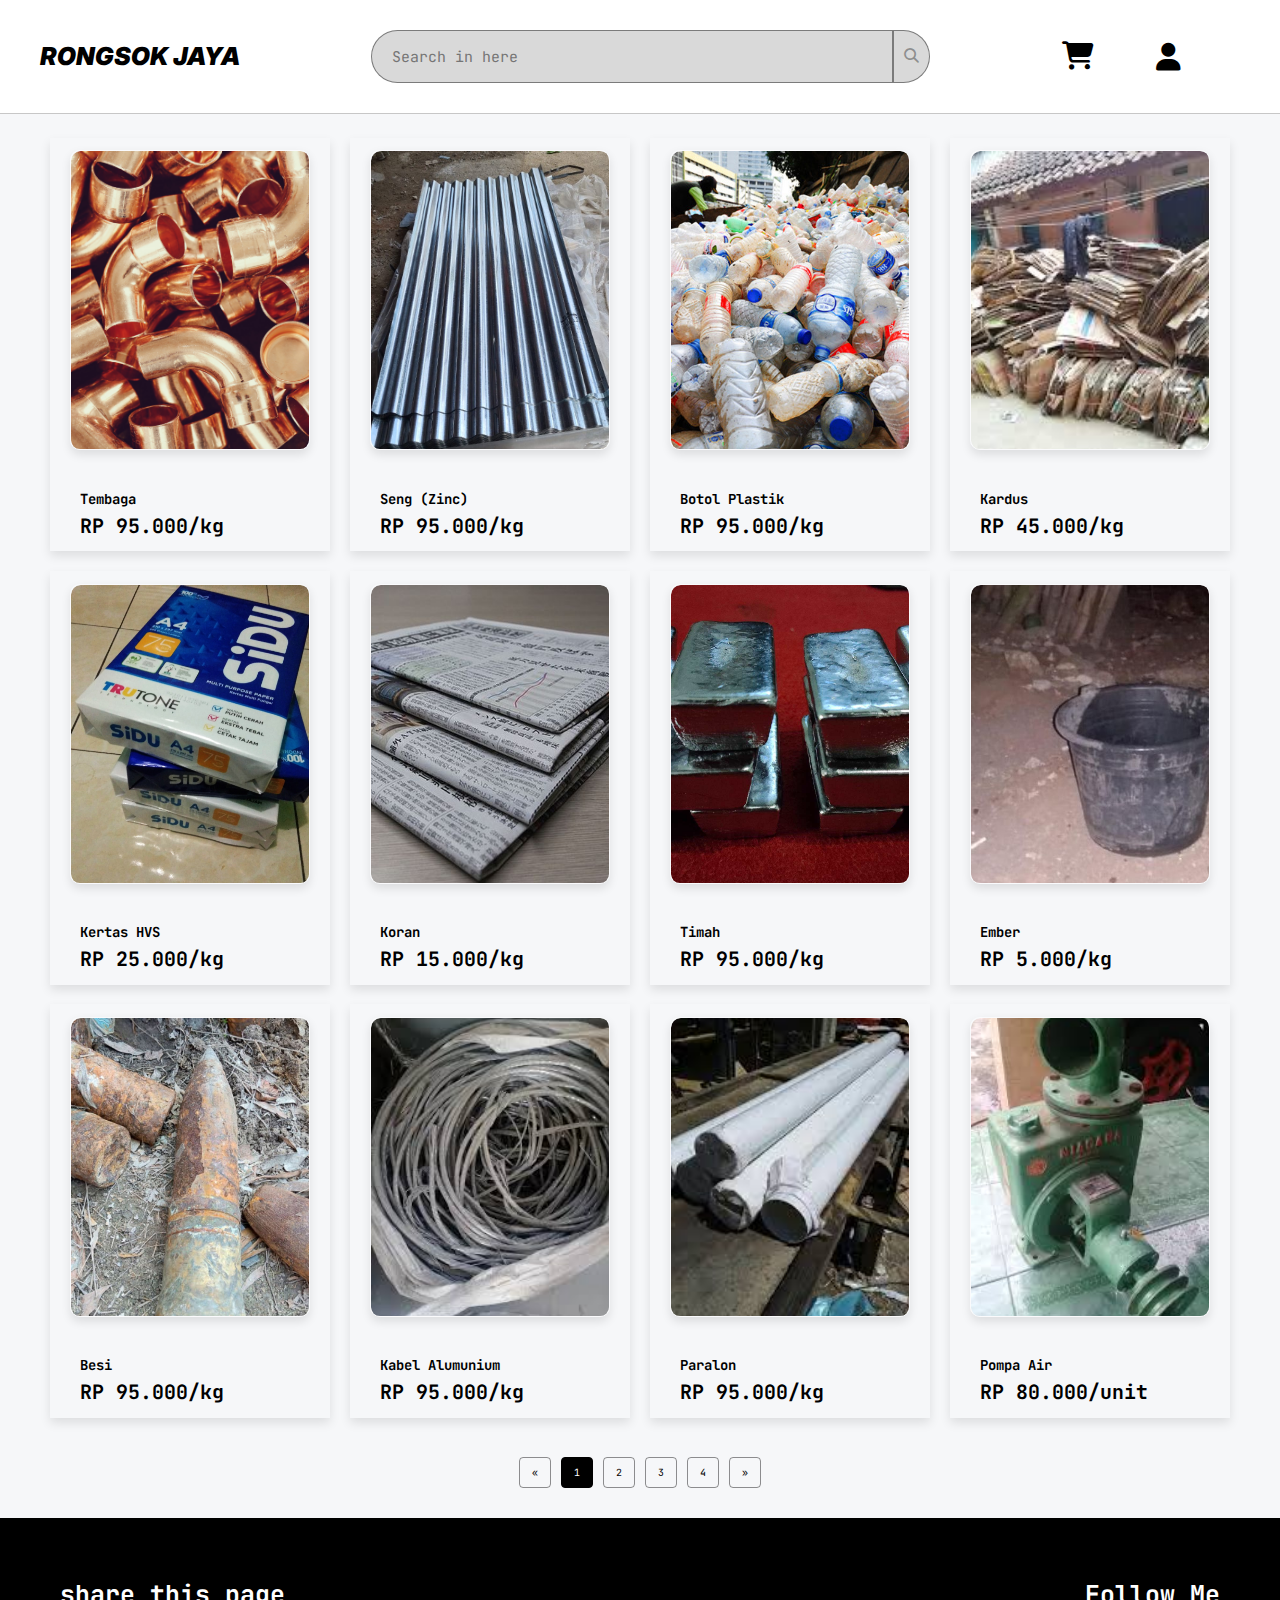
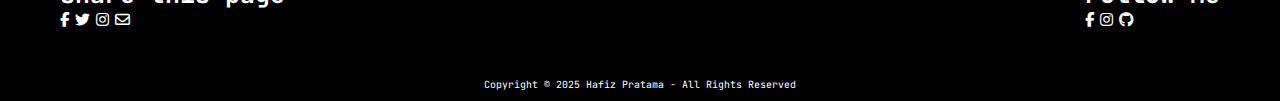
==== commit b46fde81: "final" ====
--- a/daftarproduk.html
+++ b/daftarproduk.html
@@ -75,7 +75,6 @@
 
     <div class="wrapper daftarproduk">
         <div class="sub-wrapper">
-            <p class="title">Populer</p>
             <div class="containers-article">
 
                 <div class="child-article" onclick="detail()">
